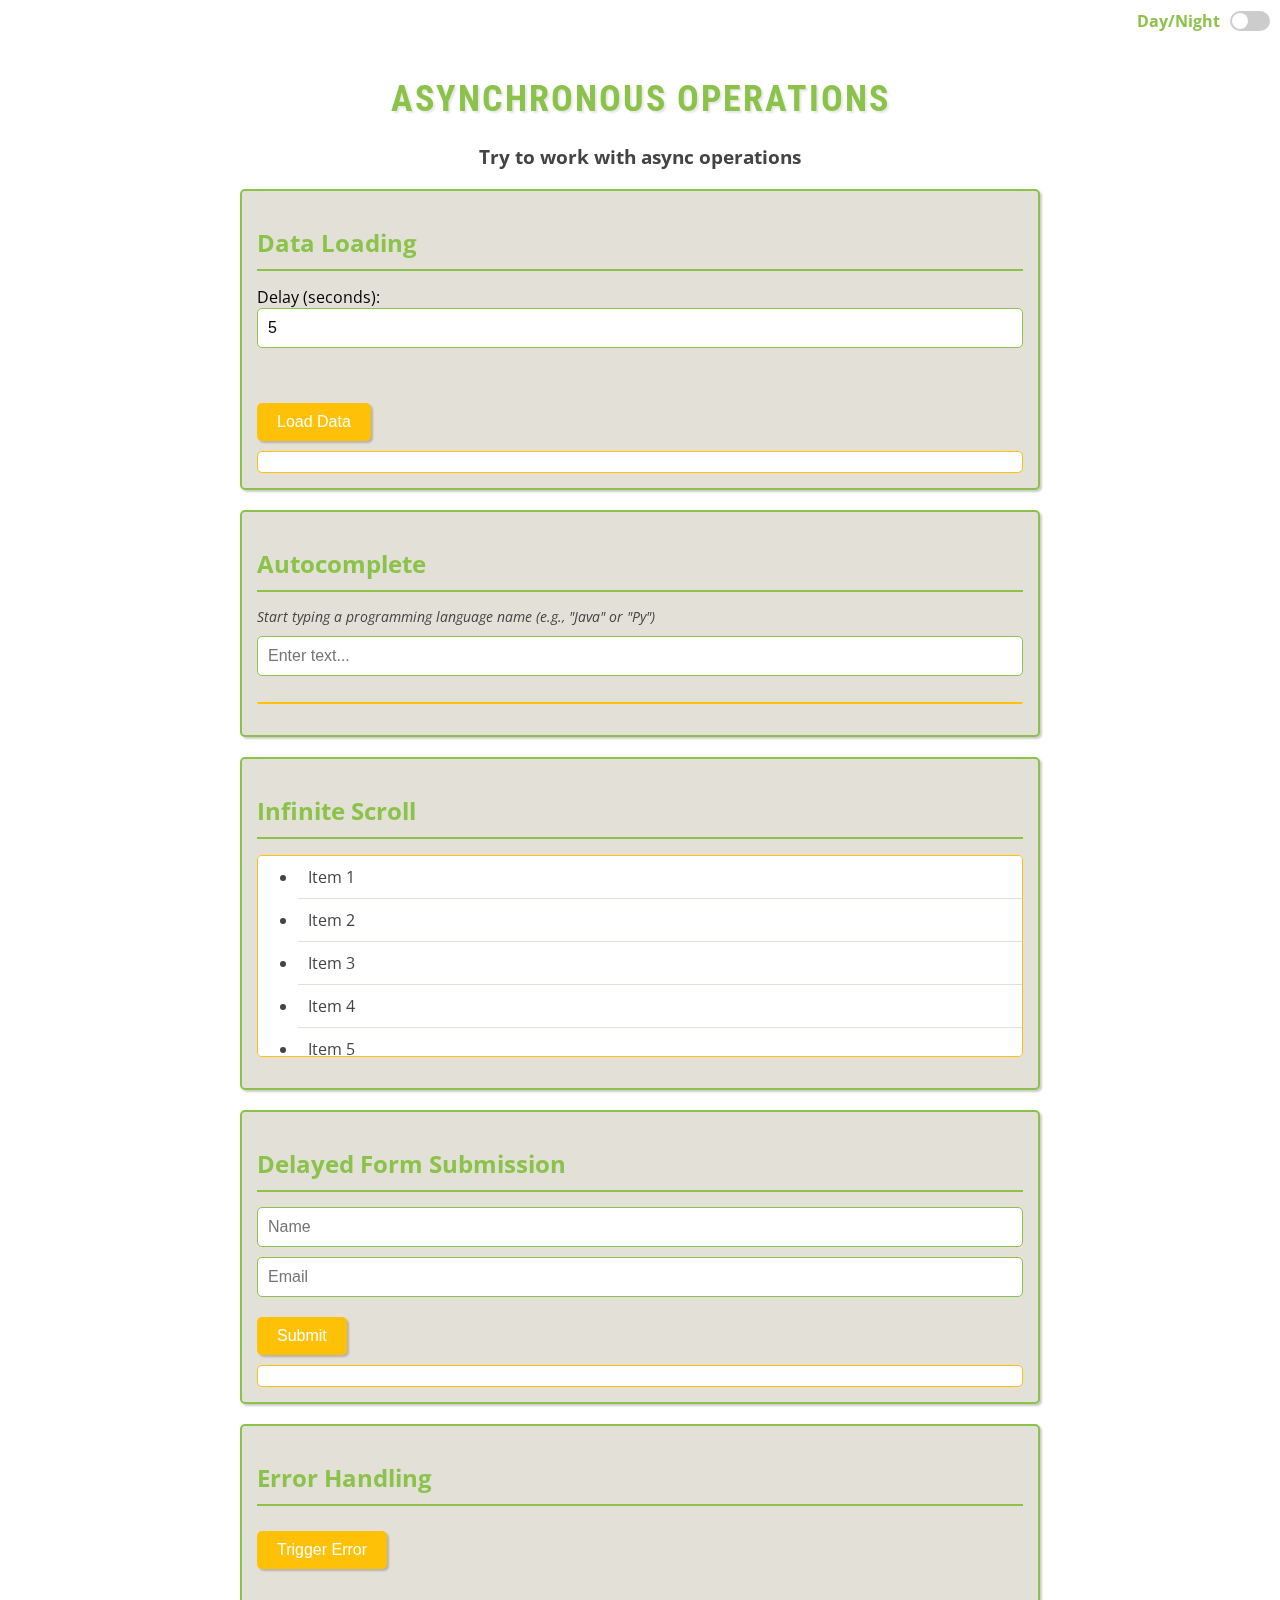
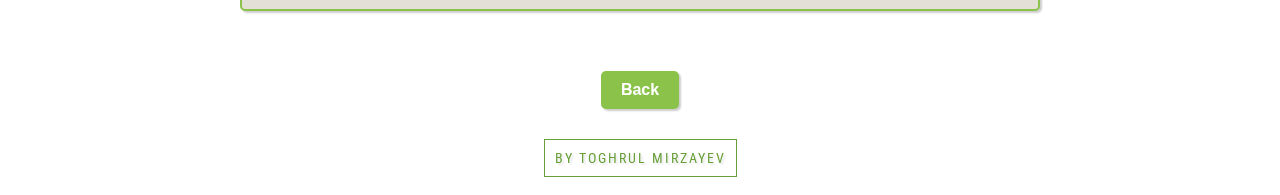
==== async_operations.html @ 5ba40940 "async operations page has been introduced" ====
<!DOCTYPE html>
<html lang="en">
<head>
    <meta charset="UTF-8">
    <meta name="viewport" content="width=device-width, initial-scale=1.0">
    <title>Asynchronous Operations</title>
    <link rel="stylesheet" href="async_operations/style.css">
    <link rel="stylesheet" type="text/css" href="theme/style.css" />
    <link href="https://fonts.googleapis.com/css?family=Open+Sans|Roboto+Condensed&display=swap" rel="stylesheet" />
    <link rel="icon" type="image/x-icon" href="theme/favicon.ico" />
    <script src="async_operations/script.js" defer></script>
</head>
<body>
    <div class="toggle-container">
        <span>Day/Night</span>
        <label class="toggle-switch">
            <input type="checkbox" id="toggle-theme">
            <span class="toggle-slider round"></span>
        </label>
    </div>
    <div class="container">
        <h1>Asynchronous Operations</h1>
        <h3 class="subtitle">Try to work with async operations</h3>
        <section class="async-section">
            <h2>Data Loading</h2>
            <div class="input-container">
                <label for="loadingDelay">Delay (seconds):</label>
                <input type="number" id="loadingDelay" min="1" max="50" value="5" class="input-field">
                <div id="delayError" class="error-message"></div>
            </div>
            <button id="loadDataBtn" class="btn">Load Data</button>
            <div id="loadingIndicator" class="loading-indicator"></div>
            <span id="checkIcon" class="check-icon">✓</span>
            <div id="loadedData" class="data-container"></div>
        </section>

        <section class="async-section">
            <h2>Autocomplete</h2>
            <p class="hint">Start typing a programming language name (e.g., "Java" or "Py")</p>
            <input type="text" id="autocompleteInput" class="input-field" placeholder="Enter text...">
            <ul id="autocompleteList" class="autocomplete-list"></ul>
        </section>

        <section class="async-section">
            <h2>Infinite Scroll</h2>
            <ul id="infiniteScrollList" class="infinite-scroll-list"></ul>
        </section>

        <section class="async-section">
            <h2>Delayed Form Submission</h2>
            <form id="delayedForm">
                <input type="text" class="input-field" placeholder="Name" required>
                <input type="email" class="input-field" placeholder="Email" required>
                <button type="submit" class="btn">Submit</button>
            </form>
            <div id="formSubmitStatus" class="status-message"></div>
        </section>

        <section class="async-section">
            <h2>Error Handling</h2>
            <button id="errorBtn" class="btn">Trigger Error</button>
            <div id="errorMessage" class="error-message"></div>
        </section>
    </div>
    <div class="button-container">
        <button onclick="location.href='hover_and_select.html'" class="back-button">Back</button>
    </div>
    <footer>
        <div class="footer-container">
            <div class="footer-content">By Toghrul Mirzayev</div>
        </div>
    </footer>
</body>
</html>
---- async_operations/style.css ----
:root {
    --primary-green: #8bc34a;
    --dark-green: #689f38;
    --yellow: #ffc107;
    --dark-yellow: #ffa000;
    --background-color: #fafafa;
    --input-background: #e3e0d7;
    --text-color: #444;
    --white: #fff;
}

body {
    background-color: var(--background-color);
    font-family: "Open Sans", sans-serif;
    color: var(--text-color);
}

.container {
    max-width: 800px;
    margin: 0 auto;
    padding: 20px;
}

h1 {
    text-align: center;
    margin-top: 50px;
    font-size: 36px;
    color: var(--primary-green);
    text-transform: uppercase;
    letter-spacing: 2px;
    text-shadow: 2px 2px 2px rgba(0, 0, 0, 0.1);
    transition: all 0.3s ease-in-out;
    font-family: "Roboto Condensed", sans-serif;
}

.async-section {
    margin-bottom: 20px;
    padding: 15px;
    border: 2px solid var(--primary-green);
    border-radius: 5px;
    background-color: var(--input-background);
    box-shadow: 2px 2px 2px rgba(0, 0, 0, 0.2);
    transition: all 0.3s ease-in-out;
}

.async-section:hover {
    box-shadow: 4px 4px 4px rgba(0, 0, 0, 0.2);
}

.async-section h2 {
    color: var(--primary-green);
    border-bottom: 2px solid var(--primary-green);
    padding-bottom: 10px;
    margin-bottom: 15px;
}

.btn {
    background-color: var(--yellow);
    color: var(--white);
    border: none;
    border-radius: 5px;
    padding: 10px 20px;
    font-size: 16px;
    cursor: pointer;
    transition: all 0.3s ease-in-out;
    box-shadow: 2px 2px 2px rgba(0, 0, 0, 0.2);
    margin-top: 10px;
}

.btn:hover {
    background-color: var(--dark-yellow);
    box-shadow: 4px 4px 4px rgba(0, 0, 0, 0.2);
}

.input-field {
    width: 100%;
    padding: 10px;
    border-radius: 5px;
    border: 1px solid var(--primary-green);
    margin-bottom: 10px;
    box-sizing: border-box;
    font-size: 16px;
    background-color: var(--white);
}

.loading-indicator {
    border: 3px solid var(--input-background);
    border-top: 3px solid var(--yellow);
    border-radius: 50%;
    width: 20px;
    height: 20px;
    animation: spin 1s linear infinite;
    display: none;
    margin-left: 10px;
}

@keyframes spin {
    0% { transform: rotate(0deg); }
    100% { transform: rotate(360deg); }
}

.data-container, .status-message {
    background-color: var(--white);
    border: 1px solid var(--yellow);
    border-radius: 5px;
    padding: 10px;
    margin-top: 10px;
    color: var(--text-color);
}

.autocomplete-list {
    border: 1px solid var(--yellow);
    border-radius: 0 0 5px 5px;
    max-height: 150px;
    overflow-y: auto;
    background-color: var(--white);
}

.autocomplete-list li {
    padding: 8px;
    cursor: pointer;
    transition: background-color 0.2s ease;
    color: var(--text-color);
}

.autocomplete-list li:hover {
    background-color: var(--input-background);
}

.infinite-scroll-list {
    border: 1px solid var(--yellow);
    border-radius: 5px;
    max-height: 200px;
    overflow-y: auto;
    background-color: var(--white);
}

.infinite-scroll-list li {
    padding: 10px;
    border-bottom: 1px solid var(--input-background);
    color: var(--text-color);
}

.infinite-scroll-list li:last-child {
    border-bottom: none;
}

.error-message {
    color: #f44336;
    font-size: 14px;
    margin-top: 5px;
    min-height: 20px;
}

.back-button {
    background-color: var(--primary-green);
    color: var(--white);
    font-size: 16px;
    font-weight: bold;
    padding: 10px 20px;
    border-radius: 5px;
    cursor: pointer;
    transition: all 0.3s ease-in-out;
    box-shadow: 2px 2px 2px rgba(0, 0, 0, 0.2);
    border: none;
}

.back-button:hover {
    background-color: var(--dark-green);
    box-shadow: 4px 4px 4px rgba(0, 0, 0, 0.2);
}

.button-container {
    display: flex;
    flex-direction: row;
    justify-content: center;
    margin-top: 20px;
}

@media only screen and (max-width: 768px) {
    .button-container {
        flex-direction: column;
        align-items: center;
    }
}

.check-icon {
    color: var(--primary-green);
    font-size: 24px;
    display: none;
    margin-left: 10px;
}

.hint {
    font-size: 14px;
    color: var(--text-color);
    margin-bottom: 10px;
    font-style: italic;
}

.toggle-container {
    position: absolute;
    top: 20px;
    right: 20px;
    display: flex;
    align-items: center;
}

.toggle-switch {
    position: relative;
    display: inline-block;
    width: 60px;
    height: 34px;
    margin-left: 10px;
}

.toggle-switch input {
    opacity: 0;
    width: 0;
    height: 0;
}

.toggle-slider {
    position: absolute;
    cursor: pointer;
    top: 0;
    left: 0;
    right: 0;
    bottom: 0;
    background-color: #ccc;
    transition: .4s;
    border-radius: 34px;
}

.toggle-slider:before {
    position: absolute;
    content: "";
    height: 26px;
    width: 26px;
    left: 4px;
    bottom: 4px;
    background-color: white;
    transition: .4s;
    border-radius: 50%;
}

input:checked + .toggle-slider {
    background-color: var(--primary-green);
}

input:checked + .toggle-slider:before {
    transform: translateX(26px);
}

body.dark-theme {
    background-color: #333;
    color: #fff;
}

body.dark-theme .async-section {
    background-color: #444;
    border-color: var(--yellow);
}

body.dark-theme .input-field {
    background-color: #555;
    color: #fff;
    border-color: var(--yellow);
}

body.dark-theme .btn {
    background-color: var(--dark-yellow);
}

body.dark-theme .btn:hover {
    background-color: var(--yellow);
}

.input-container {
    margin-bottom: 10px;
}

.input-container label {
    color: #000 !important;
}

.subtitle {
    text-align: center;
    margin-bottom: 20px;
    color: #444;
}

body.night-mode .subtitle {
    color: #ddd;
}
---- theme/style.css ----
body {
  background-color: #fff;
  color: #000;
}

body.night-mode {
  background-color: #333;
  color: #fff;
}

.toggle-container {
  position: fixed;
  top: 10px;
  right: 10px;
  z-index: 9999;
}

.toggle-switch {
  position: relative;
  display: inline-block;
  width: 40px;
  height: 20px;
  margin-left: 10px;
}

.toggle-switch input {
  opacity: 0;
  width: 0;
  height: 0;
}

.toggle-slider {
  position: absolute;
  cursor: pointer;
  top: 0;
  left: 0;
  right: 0;
  bottom: 0;
  background-color: #ccc;
  transition: 0.4s;
}

.toggle-slider:before {
  position: absolute;
  content: "";
  height: 16px;
  width: 16px;
  left: 2px;
  bottom: 2px;
  background-color: white;
  transition: 0.4s;
}

input:checked + .toggle-slider {
  background-color: #8bc34a;
}

input:checked + .toggle-slider:before {
  transform: translateX(20px);
}

.toggle-slider.round {
  border-radius: 34px;
}

.toggle-slider.round:before {
  border-radius: 50%;
}
.toggle-container span {
  color: #8bc34a;
  font-weight: bold;
}
footer {
  padding: 10px;
  text-align: center;
  margin-top: 20px;
}

.footer-container {
  text-align: center;
  font-size: 36px;
  color: #8bc34a;
  text-transform: uppercase;
  letter-spacing: 2px;
  text-shadow: 2px 2px 2px rgba(0, 0, 0, 0.1);
  transition: all 0.3s ease-in-out;
  font-family: "Roboto Condensed", sans-serif;
  color: #689f38;
  display: inline-block;
  border: 1px solid #689f38;
  padding: 10px;
}

.footer-content {
  font-size: 14px;
}
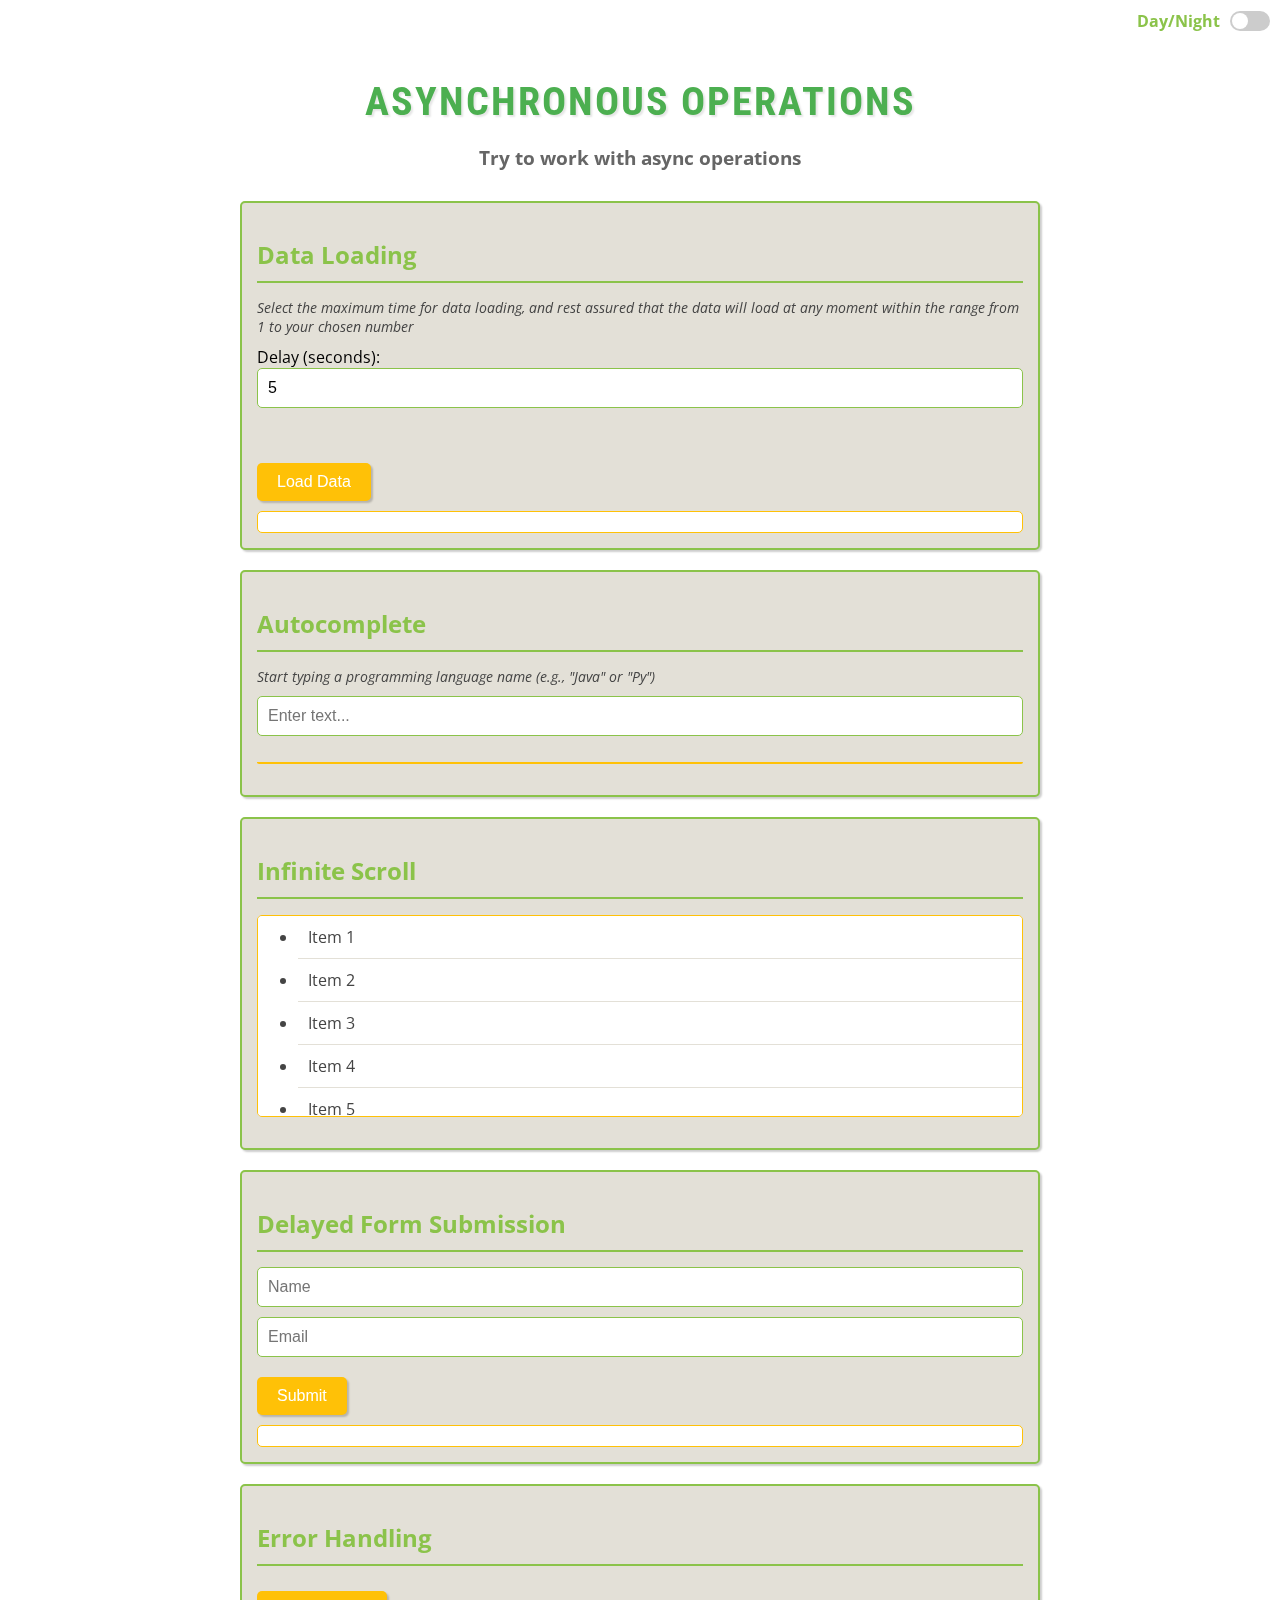
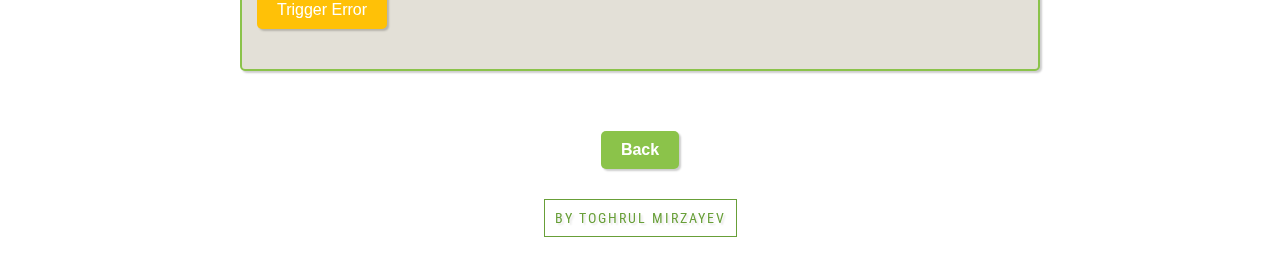
==== commit a107add5: "added description for data loading section" ====
--- a/async_operations.html
+++ b/async_operations.html
@@ -23,6 +23,7 @@
         <h3 class="subtitle">Try to work with async operations</h3>
         <section class="async-section">
             <h2>Data Loading</h2>
+            <p class="hint">Select the maximum time for data loading, and rest assured that the data will load at any moment within the range from 1 to your chosen number</p>
             <div class="input-container">
                 <label for="loadingDelay">Delay (seconds):</label>
                 <input type="number" id="loadingDelay" min="1" max="50" value="5" class="input-field">
--- a/theme/style.css
+++ b/theme/style.css
@@ -94,3 +94,27 @@
 .footer-content {
   font-size: 14px;
 }
+
+h1 {
+    text-align: center;
+    color: #4CAF50;
+    font-size: 2.5em;
+    margin-bottom: 10px;
+    font-family: 'Roboto Condensed', sans-serif;
+}
+
+.subtitle {
+    text-align: center;
+    color: #666;
+    font-size: 1.2em;
+    margin-bottom: 30px;
+    font-family: 'Open Sans', sans-serif;
+}
+
+body.night-mode h1 {
+    color: #8bc34a;
+}
+
+body.night-mode .subtitle {
+    color: #ccc;
+}
